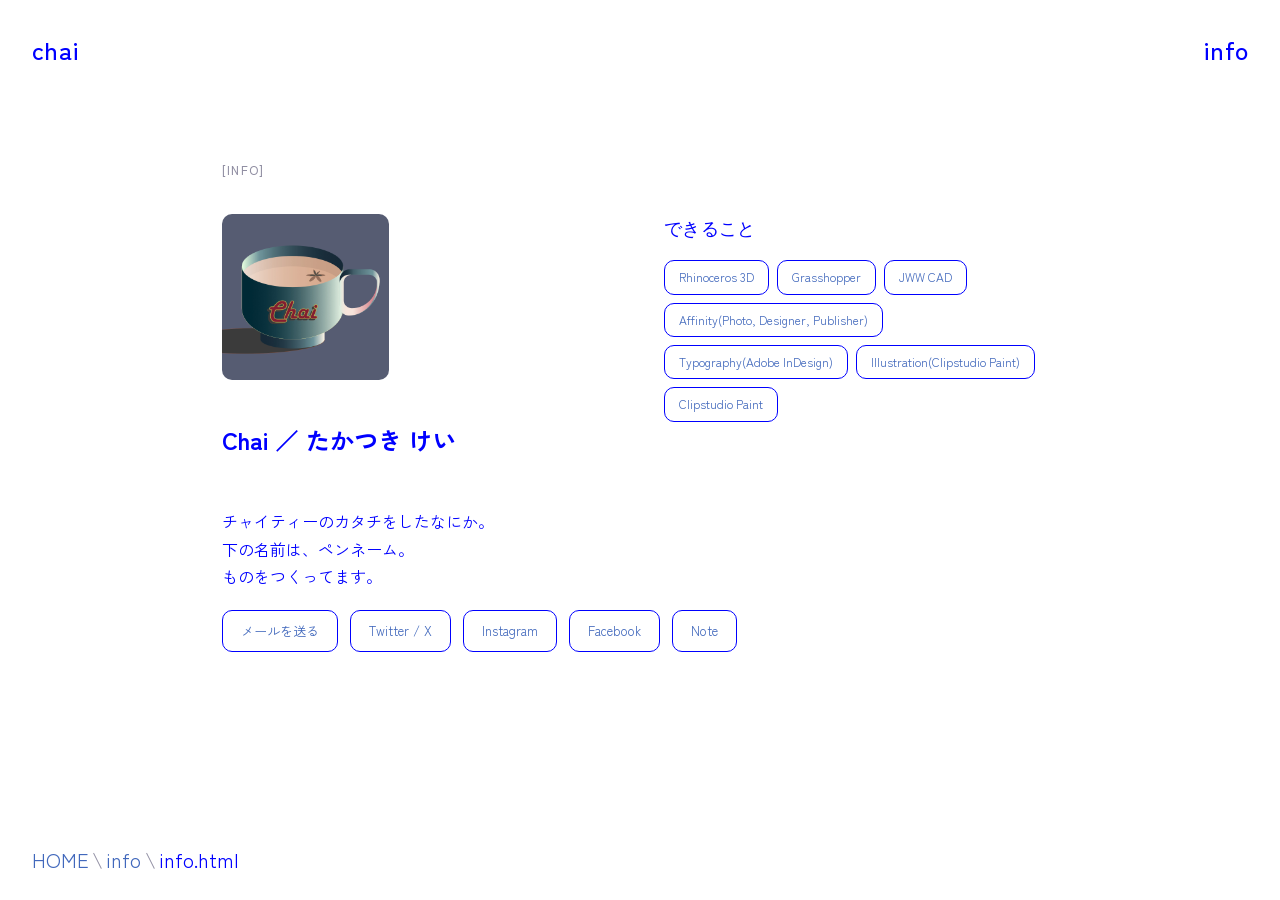
==== info/info.html @ f2554126 "Restructure site layout and consolidate assets Merge about/contact into info page, centralize CSS/JS" ====
<!DOCTYPE html>
<html lang="ja">
<head>
  <meta charset="UTF-8" />
  <meta name="viewport" content="width=device-width, initial-scale=1.0" />
  <title>Chai</title>
  <link rel="preconnect" href="https://fonts.googleapis.com" />
  <link rel="preconnect" href="https://fonts.gstatic.com" crossorigin />
  <link href="https://fonts.googleapis.com/css2?family=Zen+Kaku+Gothic+New:wght@300;400&display=swap" rel="stylesheet"> 
  <link rel="stylesheet" href="../assets/css/style.css" />
  <script src="../assets/js/script.js" defer></script>
</head>
<body>

  <!-- ========== navigation ========== -->
  <header class="nav">
    <a href="../index.html" class="nav-logo">chai</a>
    <nav class="nav-links">
      <a href="info.html">info</a>
    </nav>
  </header>

  <!-- ========== info ========== -->
  <section class="section js-reveal" id="Info">
    <div class="section-header">
      <span class="section-label">[Info]</span>
    </div>
    <div class="about-grid">
      <div class="about-col">
        <img
          src="../assets/img/Chai_TeaPot_LOGO_rec.jpg"
          alt="Chai Teapot"
          class="about-image"
          width="300"
          height="300"
        />
        <p class="about-text">
         <h2> Chai ／ たかつき けい</h2><br>
         チャイティーのカタチをしたなにか。<br>
         下の名前は、ペンネーム。<br>
         ものをつくってます。
        </p>
      </div>
      <div class="about-skills">
        <h2 class="about-subheading">できること</h2>
        <ul class="skills-list">
        <li>Rhinoceros 3D</li>
        <li>Grasshopper</li>
        <li>JWW CAD</li>
        <li>Affinity(Photo, Designer, Publisher)</li>
        <li>Typography(Adobe InDesign)</li>
        <li>Illustration(Clipstudio Paint)</li>
        <li>Clipstudio Paint</li>
        </ul>
      </div>
    </div>
  
    <div class="contact-row">
      <a href="mailto:keroprince0004@email.com" class="contact-link">メールを送る</a>
      <a href="https://x.com/JunktheJaded_jp" class="contact-link" target="_blank" rel="noopener noreferrer">Twitter / X</a>
      <a href="https://www.instagram.com/chai_tea_pot3301/?hl=ja" class="contact-link" target="_blank" rel="noopener noreferrer">Instagram</a>
      <a href="https://www.facebook.com/keisuke.yamaguchi.5667/" class="contact-link" target="_blank" rel="noopener noreferrer">Facebook</a>
      <a href="https://note.com/quayysc0004" class="contact-link" target="_blank" rel="noopener noreferrer">Note</a>
    </div>
    
  </section>

  <!-- ========== フッター ========== -->
  <footer class="footer">
  
  </footer>

</body>
</html>
---- assets/css/style.css ----
/* =============================================
   CHAI — style.css
   変数を書き換えるだけでデザインをカスタマイズできます
   ============================================= */

/* -----------------------------------------------
   1. カスタマイズ変数
   ここだけ編集すればOKです！
----------------------------------------------- */
:root {
    /* --- フォント（sans-serif）---
       英数字 → DM Sans / 全角日本語 → Noto Sans JP（文字ごとに自動切替） */
    --font-display: 'DM Sans', 'Noto Sans JP', system-ui, sans-serif;
    --font-body: 'Helvetica Neue', 'Zen Kaku Gothic New', sans-serif;  
    
    /* --- カラーパレット（ここを自由に変えてください） --- */
    --color-bg:          #ffffff;   /* ページ背景色 */
    --color-nav-bg:      rgba(255,255,255,0.5);   /* 固定ヘッダー背景色 */
    --color-footer-bg:   rgba(255, 255, 255, 0.65);   /* フッター背景色（準透明） */
    --color-surface:     #ffffff;   /* カード背景色 */
    --color-border:      #0000ff;   /* ボーダー色 */
  
    --color-text-primary:   #0000ff;  /* メインテキスト */
    --color-text-secondary: #4168bc;  /* サブテキスト */
    --color-text-muted:     #918fa3;  /* 控えめなテキスト */
  
    --color-accent:      #2A2A28;   /* アクセントカラー（ボタン・リンクなど） */
    --color-accent-hover:#444440;   /* アクセントカラー（ホバー時） */
  
    /* サムネイルのカラー（作品ごとに変えられます） */
    --color-thumb-1:     #D9E8D9;   /* 作品1の背景色 */
    --color-thumb-2:     #E8D9E8;   /* 作品2の背景色 */
    --color-thumb-3:     #D9DDE8;   /* 作品3の背景色 */
  
    /* --- レイアウト --- */
    --max-width:   900px;   /* コンテンツ最大幅 */
    --side-padding: 2rem;   /* 左右の余白 */
    --footer-height: calc(var(--footer-bar-padding) * 2 + 2.5rem); /* 固定フッター分の下余白 */
    --nav-bar-padding: 1.75rem; /* ヘッダー上下の厚さ */
    --footer-bar-padding: 1.25rem; /* フッター上下の厚さ */
    --footer-blur: 3px;
    --nav-height: calc(var(--nav-bar-padding) * 2 + 1.75rem); /* ヘッダー高さ（JSで上書き） */
  
    /* --- 角丸 --- */
    --radius-sm:  6px;
    --radius-md:  10px;
    --radius-lg:  16px;
  
    /* --- アニメーション --- */
    --transition: 0.4s ease;
    
  }
  
  /* -----------------------------------------------
     2. リセット & ベース
  ----------------------------------------------- */
  *, *::before, *::after { box-sizing: border-box; margin: 0; padding: 0; }
  html { scroll-behavior: smooth; }
  
  body {
    font-family: var(--font-body);
    background-color: var(--color-bg);

    padding-bottom: var(--footer-height);
    color: var(--color-text-primary);
    font-size: 16px;
    line-height: 1.7;
    -webkit-font-smoothing: antialiased;
  }
  
  a { color: inherit; text-decoration: none; }
  ul { list-style: none; }
  img { max-width: 100%; display: block; }
  
  /* -----------------------------------------------
     3. ナビゲーション
  ----------------------------------------------- */
  .nav {
    position: sticky;
    top: 0;
    z-index: 100;
    display: flex;
    justify-content: space-between;
    align-items: center;
    width: 100%;
    padding: var(--nav-bar-padding) max(var(--side-padding), calc((100% - var(--max-width)) / 2));
    background-color: var(--color-nav-bg);
    transition: box-shadow var(--transition);
  }

  .nav--scrolled {
    box-shadow: 0 4px 20px rgba(26, 26, 24, 0.06);
  }
  
  .nav-logo {
    display: inline-flex;
    align-items: center;
    gap: 0.5rem;
    font-size: 25px;
    font-weight: 500;
    letter-spacing: 0.01em;
  }

  .nav-logo-img {
    width: 28px;
    height: 28px;
    flex-shrink: 0;
    border-radius: 50%;
    object-fit: cover;
    background-color: var(--color-border);
  }
  
  .nav-links {
    display: flex;
    gap: 3rem;
  }

  .nav-links a {
    font-size: 25px;
    font-weight: 500;
    letter-spacing: 0.01em;
    color: inherit;
    transition: color var(--transition);
  }
  
  .nav-links a:hover {
    color: var(--color-text-primary);
  }

  @media (min-width: 641px) {
    .nav,
    .footer {
      padding-left: var(--side-padding);
      padding-right: var(--side-padding);
    }

    .footer {
      justify-content: flex-start;
    }

    .footer-path {
      flex: 0 1 auto;
      margin-left: 0;
    }

    .footer__content {
      justify-content: flex-start;
      gap: 2rem;
      margin-left: 2rem;
    }
  }
  
  /* -----------------------------------------------
     5. ボタン
  ----------------------------------------------- */
  .btn {
    display: inline-block;
    font-size: 13px;
    font-weight: 500;
    color: var(--color-accent);
    border: 1px solid var(--color-border);
    border-radius: var(--radius-md);
    padding: 10px 22px;
    transition: background-color var(--transition), border-color var(--transition);
  }
  
  .btn:hover {
    background-color: var(--color-surface);
    border-color: var(--color-accent);
  }
  
  /* -----------------------------------------------
     6. セクション共通
  ----------------------------------------------- */
  .section {
    max-width: var(--max-width);
    margin: 0 auto;
    padding: 3.5rem var(--side-padding);
    border-top: none;
  }

  .section--no-border {
    max-width: none;
    margin: 0;
    padding-left: var(--side-padding);
    padding-right: var(--side-padding);
  }
  
  .section-header {
    margin-bottom: 2rem;
  }
  
  .section-label {
    font-size: 12px;
    font-weight: 500;
    letter-spacing: 0.1em;
    text-transform: uppercase;
    color: var(--color-text-muted);
  }
  
  /* -----------------------------------------------
     7. 作品リスト（エクスプローラー風）
  ----------------------------------------------- */
  .works-list {
    display: flex;
    flex-direction: column;
    width: 60%;
    max-width: 100%;
    margin: 0;
    text-align: left;
    border-top: 1px solid var(--color-border);
  }

  .works-list__header,
  .works-list__row {
    display: grid;
    grid-template-columns: minmax(0, 1.2fr) minmax(0, 1fr) 3.5rem minmax(0, 1.4fr);
    gap: 0.75rem;
    align-items: baseline;
    justify-items: start;
    padding: 0.7rem 0;
    border-bottom: 1px solid var(--color-border);
    text-align: left;
  }

  .works-list__header {
    font-size: 12px;
    letter-spacing: 0.06em;
    text-transform: uppercase;
    color: var(--color-text-muted);
  }

  .works-list__row {
    color: var(--color-text-secondary);
    font-size: 14px;
    line-height: 1.4;
    transition: color var(--transition), background-color var(--transition);
  }

  .works-list__row:hover {
    color: var(--color-text-primary);
    background-color: rgba(0, 0, 255, 0.03);
  }

  .works-list__col {
    min-width: 0;
    overflow: hidden;
    text-overflow: ellipsis;
    white-space: nowrap;
  }

  .works-list__col--file {
    font-family: ui-monospace, 'Cascadia Code', 'Segoe UI Mono', Consolas, monospace;
    color: var(--color-text-primary);
  }

  .works-list__col--year {
    font-variant-numeric: tabular-nums;
  }

  .work-card {
    cursor: pointer;
  }
  
  /* -----------------------------------------------
     8. About セクション
  ----------------------------------------------- */
  .about-grid {
    display: grid;
    grid-template-columns: 1fr 1fr;
    gap: 3rem;
    align-items: start;
  }

  .about-col {
    display: flex;
    flex-direction: column;
    gap: 1.25rem;
  }

  .about-image {
    width: 125pt;
    height: auto;
    display: block;
    border-radius: var(--radius-md);
    object-fit: cover;
  }
  
  .about-text {
    font-size: 15px;
    color: var(--color-text-secondary);
    line-height: 1.85;
  }

  .about-skills {
    display: flex;
    flex-direction: column;
    gap: 1rem;
  }

  .about-subheading {
    font-family: var(--font-display);
    font-size: 18px;
    font-weight: 500;
    color: var(--color-text-primary);
    letter-spacing: 0.02em;
  }
  
  .skills-list {
    display: flex;
    flex-wrap: wrap;
    gap: 8px;
  }
  
  .skills-list li {
    font-size: 12px;
    color: var(--color-text-secondary);
    background: var(--color-surface);
    border: 1px solid var(--color-border);
    border-radius: var(--radius-md);
    padding: 6px 14px;
  }
  
  /* -----------------------------------------------
     9. Contact セクション
  ----------------------------------------------- */
  .contact-row {
    display: flex;
    flex-wrap: wrap;
    gap: 0.75rem;
  }
  
  .contact-link {
    font-size: 13px;
    color: var(--color-text-secondary);
    border: 1px solid var(--color-border);
    border-radius: var(--radius-md);
    padding: 9px 18px;
    transition: color var(--transition), border-color var(--transition), background var(--transition);
  }
  
  .contact-link:hover {
    color: var(--color-text-primary);
    border-color: var(--color-accent);
    background: var(--color-surface);
  }
  
  /* -----------------------------------------------
     10. フッター
  ----------------------------------------------- */
  .footer {
    position: fixed;
    bottom: 0;
    left: 0;
    right: 0;
    z-index: 100;
    display: flex;
    justify-content: flex-start;
    align-items: center;
    gap: 0;
    width: 100%;
    min-height: var(--footer-height);
    padding: var(--footer-bar-padding) var(--side-padding);
    background-color: var(--color-footer-bg);
    -webkit-backdrop-filter: blur(var(--footer-blur));
    backdrop-filter: blur(var(--footer-blur));
    font-size: 13px;
    color: var(--color-text-muted);
  }

  .footer-path {
    flex: 0 1 auto;
    min-width: 0;
    margin: 0;
    display: flex;
    justify-content: flex-start;
    align-items: center;
    flex-wrap: nowrap;
    overflow: hidden;
    font-size: 20px;
    line-height: 1.4;
    text-align: left;
  }

  .footer-path a {
    color: var(--color-text-secondary);
    white-space: nowrap;
    transition: color var(--transition);
  }

  .footer-path a:hover {
    color: var(--color-text-primary);
  }

  .footer-path__sep {
    flex-shrink: 0;
    margin: 0 0.2rem;
    color: var(--color-text-muted);
  }

  .footer-path__current {
    color: var(--color-text-primary);
    white-space: nowrap;
    overflow: hidden;
    text-overflow: ellipsis;
  }

  .footer__content {
    display: flex;
    justify-content: space-between;
    align-items: center;
    flex: 0 0 auto;
    gap: 1.25rem;
    margin-left: 1.25rem;
    min-width: 0;
  }
  
  /* -----------------------------------------------
     11. 記事ページ（便箋青屋など）
  ----------------------------------------------- */
  .article {
    max-width: var(--max-width);
    margin: 0 auto;
    padding: 3rem var(--side-padding) 4rem;
  }

  .article-back {
    margin-bottom: 2rem;
    font-size: 14px;
  }

  .article-back a {
    color: var(--color-text-secondary);
    transition: color var(--transition);
  }

  .article-back a:hover {
    color: var(--color-text-primary);
  }

  .article-header {
    margin-bottom: 2rem;
  }

  .article-label {
    font-size: 12px;
    font-weight: 500;
    letter-spacing: 0.1em;
    text-transform: uppercase;
    color: var(--color-text-muted);
    margin-bottom: 0.75rem;
  }

  .article-title {
    font-family: var(--font-display);
    font-size: clamp(32px, 5vw, 48px);
    font-weight: 400;
    line-height: 1.2;
    margin-bottom: 0.5rem;
  }

  .article-meta {
    font-size: 14px;
    color: var(--color-text-muted);
  }

  .article-lead {
    font-size: 18px;
    color: var(--color-text-secondary);
    line-height: 1.85;
    margin-bottom: 2.5rem;
    padding-bottom: 2.5rem;
    border-bottom: 1px solid var(--color-border);
  }

  .article-section {
    margin-bottom: 2.5rem;
  }

  .article-heading {
    font-family: var(--font-display);
    font-size: 22px;
    font-weight: 400;
    margin-bottom: 1rem;
  }

  .article-text {
    font-size: 15px;
    color: var(--color-text-secondary);
    line-height: 1.9;
    margin-bottom: 1rem;
  }

  .article-list {
    list-style: disc;
    padding-left: 1.25rem;
    font-size: 15px;
    color: var(--color-text-secondary);
    line-height: 1.9;
  }

  .article-list li + li {
    margin-top: 0.35rem;
  }

  .article .btn {
    margin-top: 0.5rem;
  }

  .article-hero {
    margin-bottom: 5rem;
  }

  .article-hero img {
    width: 100%;
    height: auto;
    border: 1px solid var(--color-border);
    border-radius: var(--radius-sm);
  }

  .article-gallery {
    display: grid;
    grid-template-columns: repeat(2, 1fr);
    gap: 1rem;
  }

  .article-gallery-item {
    margin: 0;
    aspect-ratio: 4 / 3;
    border: 1px solid var(--color-border);
    overflow: hidden;
    background-color: #f4f4ff;
  }

  .article-gallery-item img {
    width: 100%;
    height: 100%;
    object-fit: cover;
    cursor: zoom-in;
  }

  @media (max-width: 540px) {
    .article-gallery {
      grid-template-columns: 1fr;
    }
  }

  /* -----------------------------------------------
     記事ページ：左右分割（PC）& 2列スクロールギャラリー
  ----------------------------------------------- */
  @media (min-width: 901px) {
    body.is-article-split {
      overflow: hidden;
      padding-bottom: 0;
    }

    .article--split {
      max-width: none;
      margin: 0;
      padding: 0;
      height: calc(100vh - var(--footer-height));
    }

    .article-layout {
      display: block;
      position: relative;
      height: 100%;
    }

    .article-layout__visual {
      position: fixed;
      top: var(--nav-height);
      left: 0;
      z-index: 1;
      display: block;
      width: calc(50% - 0.5px);
      height: calc(100vh - var(--footer-height) - var(--nav-height));
      padding: 1.25rem var(--side-padding);
      overflow-y: auto;
      overscroll-behavior: contain;
      -webkit-overflow-scrolling: touch;
    }

    .article-layout__divider {
      position: fixed;
      top: var(--nav-height);
      left: calc(50% - 0.5px);
      z-index: 2;
      width: 1px;
      height: calc(100vh - var(--footer-height) - var(--nav-height));
      background: var(--color-border);
    }

    .article-layout__body {
      position: fixed;
      top: var(--nav-height);
      right: 0;
      z-index: 1;
      width: calc(50% - 0.5px);
      height: calc(100vh - var(--footer-height) - var(--nav-height));
      padding: 3rem var(--side-padding) 4rem;
      overflow-y: auto;
      overscroll-behavior: contain;
      -webkit-overflow-scrolling: touch;
    }

    .article-gallery--scroll {
      display: grid;
      grid-template-columns: repeat(2, minmax(0, 1fr));
      gap: 0.75rem;
      align-content: start;
      width: 100%;
    }

    .article-gallery--scroll .article-gallery-item {
      aspect-ratio: 4 / 3;
    }
  }

  @media (max-width: 900px) {
    .article-layout {
      display: flex;
      flex-direction: column;
    }

    .article-layout__divider {
      display: none;
    }

    .article-layout__visual {
      order: 2;
      padding: 0 0 2rem;
    }

    .article-layout__body {
      order: 1;
    }

    .article-gallery--scroll {
      grid-template-columns: repeat(2, minmax(0, 1fr));
    }
  }

  /* -----------------------------------------------
     ライトボックス（画像拡大表示）
  ----------------------------------------------- */
  .lightbox {
    position: fixed;
    inset: 0;
    z-index: 1000;
    display: flex;
    align-items: center;
    justify-content: center;
    padding: 3.5rem 1.25rem 1.25rem;
  }

  .lightbox[hidden] {
    display: none;
  }

  .lightbox__overlay {
    position: absolute;
    inset: 0;
    background: rgba(255, 255, 255, 0.92);
    cursor: zoom-out;
  }

  .lightbox__close {
    position: absolute;
    top: 1rem;
    right: 1rem;
    z-index: 2;
    width: 2.75rem;
    height: 2.75rem;
    border: 1px solid var(--color-border);
    border-radius: 0;
    background: var(--color-bg);
    color: var(--color-text-primary);
    font-size: 1.75rem;
    line-height: 1;
    cursor: pointer;
    transition: background var(--transition), color var(--transition);
  }

  .lightbox__close:hover {
    background: var(--color-text-primary);
    color: var(--color-bg);
  }

  .lightbox__nav {
    position: absolute;
    top: 50%;
    z-index: 2;
    width: 2.75rem;
    height: 2.75rem;
    border: 1px solid var(--color-border);
    border-radius: 0;
    background: var(--color-bg);
    color: var(--color-text-primary);
    font-size: 1.5rem;
    line-height: 1;
    cursor: pointer;
    transform: translateY(-50%);
    transition: background var(--transition), color var(--transition);
  }

  .lightbox__nav:hover {
    background: var(--color-text-primary);
    color: var(--color-bg);
  }

  .lightbox__nav--prev {
    left: 1rem;
  }

  .lightbox__nav--next {
    right: 1rem;
  }

  .lightbox__nav[hidden] {
    display: none;
  }

  @media (max-width: 540px) {
    .lightbox {
      padding: 3.5rem 0.75rem 0.75rem;
    }

    .lightbox__nav {
      width: 2.25rem;
      height: 2.25rem;
      font-size: 1.25rem;
    }

    .lightbox__nav--prev {
      left: 0.5rem;
    }

    .lightbox__nav--next {
      right: 0.5rem;
    }

    .lightbox__close {
      top: 0.5rem;
      right: 0.5rem;
    }
  }

  .lightbox__figure {
    position: relative;
    z-index: 1;
    max-width: min(100%, 1100px);
    max-height: 100%;
    margin: 0;
  }

  .lightbox__image {
    display: block;
    max-width: 100%;
    max-height: calc(100vh - 5rem);
    width: auto;
    height: auto;
    margin: 0 auto;
    border: 1px solid var(--color-border);
    object-fit: contain;
    cursor: default;
  }

  body.is-lightbox-open {
    overflow: hidden;
  }

  /* -----------------------------------------------
     12. JS アニメーション（script.js）
  ----------------------------------------------- */
  /* script.js 読み込み後（html.js-enabled）だけ非表示 → 表示アニメ */
  html.js-enabled .js-reveal {
    opacity: 0;
    transform: translateY(28px);
    transition:
      opacity 0.7s ease,
      transform 0.7s ease;
  }

  html.js-enabled .js-reveal.is-visible {
    opacity: 1;
    transform: translateY(0);
  }

  .hero .js-reveal.is-visible:nth-of-type(1) { transition-delay: 0s; }
  .hero .js-reveal.is-visible:nth-of-type(2) { transition-delay: 0.05s; }
  .hero .js-reveal.is-visible:nth-of-type(3) { transition-delay: 0.1s; }
  .hero .js-reveal.is-visible:nth-of-type(4) { transition-delay: 0.15s; }
  .hero .js-reveal.is-visible:nth-of-type(5) { transition-delay: 0.2s; }

  .work-card.js-reveal {
    transition-delay: 0s;
  }

  .works-list .work-card:nth-of-type(2).js-reveal.is-visible {
    transition-delay: 0.04s;
  }

  .works-list .work-card:nth-of-type(3).js-reveal.is-visible {
    transition-delay: 0.08s;
  }

  .works-list .work-card:nth-of-type(4).js-reveal.is-visible {
    transition-delay: 0.12s;
  }

  @media (prefers-reduced-motion: reduce) {
    html.js-enabled .js-reveal {
      opacity: 1;
      transform: none;
      transition: none;
    }

    .hero-logo--float {
      animation: none;
    }

  }

  /* -----------------------------------------------
     12. レスポンシブ（スマートフォン対応）
  ----------------------------------------------- */
  @media (max-width: 640px) {
    :root {
      --side-padding: 1.25rem;
      --footer-height: 5.5rem;
    }
  
    .nav-links { gap: 1.25rem; }
  
    .hero { padding-top: 3rem; }
  
    .about-grid {
      grid-template-columns: 1fr;
      gap: 1.5rem;
    }
  
    .works-list {
      width: 100%;
    }

    .works-list__header,
    .works-list__row {
      grid-template-columns: 1fr;
      gap: 0.2rem;
      padding: 0.85rem 0;
    }

    .works-list__header {
      display: none;
    }

    .works-list__col {
      white-space: normal;
    }

    .works-list__col--file {
      font-size: 12px;
    }

    .works-list__col--title {
      font-size: 15px;
      color: var(--color-text-primary);
    }

    .works-list__col--year,
    .works-list__col--material {
      font-size: 13px;
    }
  
    .footer__content {
      flex-direction: column;
      align-items: flex-start;
      gap: 4px;
    }

    .footer-path {
      display: flex;
      margin-left: 0;
    }
  }
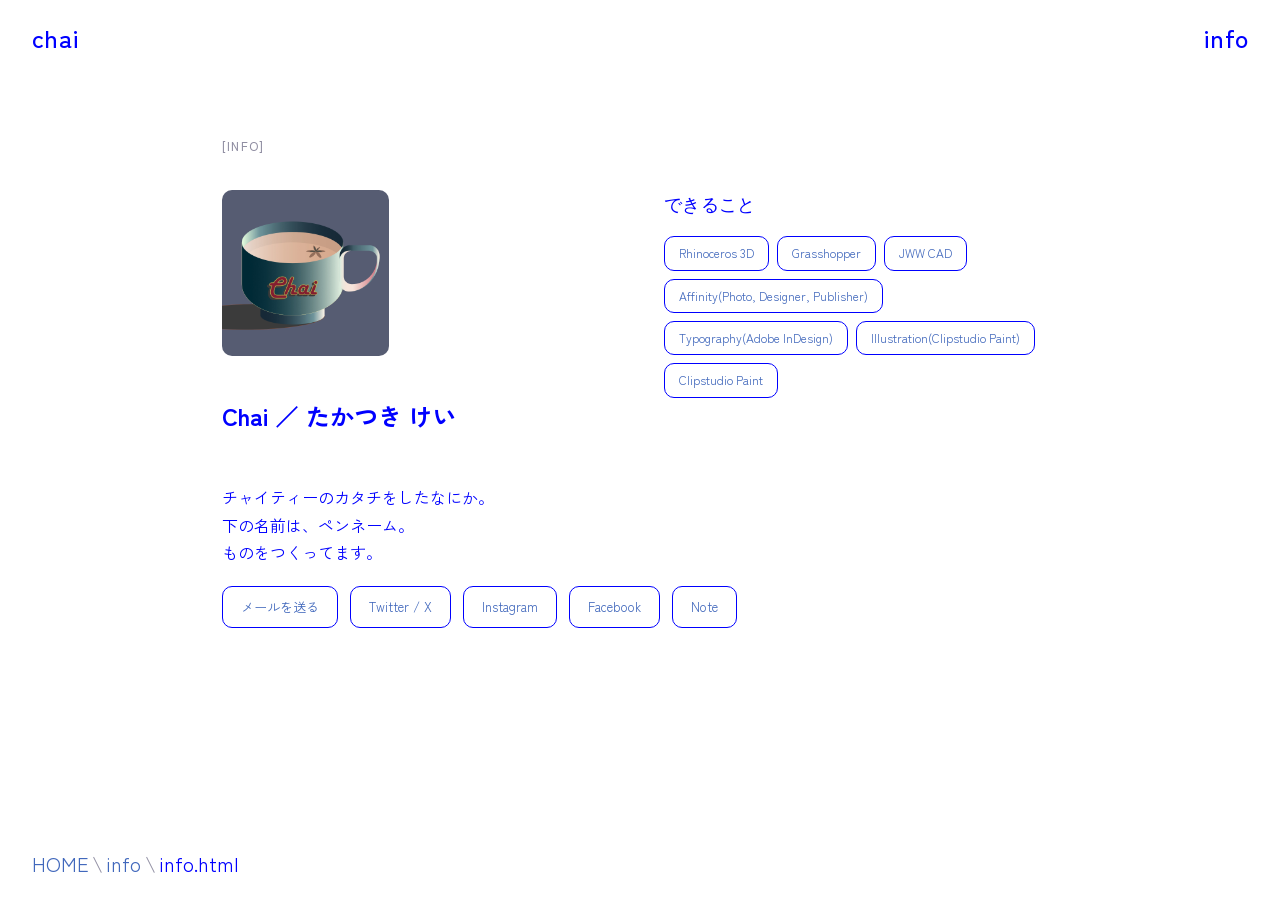
==== commit 60f10f87: "gi" ====
--- a/info/info.html
+++ b/info/info.html
@@ -3,6 +3,13 @@
 <head>
   <meta charset="UTF-8" />
   <meta name="viewport" content="width=device-width, initial-scale=1.0" />
+  <link rel="icon" href="../favicon.ico" sizes="any" />
+  <link rel="icon" type="image/png" sizes="32x32" href="../assets/img/favicon-32.png" />
+  <link rel="apple-touch-icon" href="../apple-touch-icon.png" />
+  <meta property="og:image" content="https://chai3301.github.io/302_Homepage/assets/img/og-image.jpg" />
+  <meta property="og:type" content="website" />
+  <meta name="twitter:card" content="summary_large_image" />
+  <meta name="twitter:image" content="https://chai3301.github.io/302_Homepage/assets/img/og-image.jpg" />
   <title>Chai</title>
   <link rel="preconnect" href="https://fonts.googleapis.com" />
   <link rel="preconnect" href="https://fonts.gstatic.com" crossorigin />
--- a/assets/css/style.css
+++ b/assets/css/style.css
@@ -28,16 +28,14 @@
     --color-accent-hover:#444440;   /* アクセントカラー（ホバー時） */
   
     /* サムネイルのカラー（作品ごとに変えられます） */
-    --color-thumb-1:     #D9E8D9;   /* 作品1の背景色 */
-    --color-thumb-2:     #E8D9E8;   /* 作品2の背景色 */
-    --color-thumb-3:     #D9DDE8;   /* 作品3の背景色 */
+    --color-thumb-1:     #ff65fc;   /* 作品1の背景色 */
   
     /* --- レイアウト --- */
     --max-width:   900px;   /* コンテンツ最大幅 */
     --side-padding: 2rem;   /* 左右の余白 */
     --footer-height: calc(var(--footer-bar-padding) * 2 + 2.5rem); /* 固定フッター分の下余白 */
-    --nav-bar-padding: 1.75rem; /* ヘッダー上下の厚さ */
-    --footer-bar-padding: 1.25rem; /* フッター上下の厚さ */
+    --nav-bar-padding: 1rem; /* ヘッダー上下の厚さ */
+    --footer-bar-padding: 1rem; /* フッター上下の厚さ */
     --footer-blur: 3px;
     --nav-height: calc(var(--nav-bar-padding) * 2 + 1.75rem); /* ヘッダー高さ（JSで上書き） */
   
@@ -85,6 +83,8 @@
     width: 100%;
     padding: var(--nav-bar-padding) max(var(--side-padding), calc((100% - var(--max-width)) / 2));
     background-color: var(--color-nav-bg);
+    -webkit-backdrop-filter: blur(var(--footer-blur));
+    backdrop-filter: blur(var(--footer-blur));
     transition: box-shadow var(--transition);
   }
 
@@ -99,6 +99,11 @@
     font-size: 25px;
     font-weight: 500;
     letter-spacing: 0.01em;
+    transition: color var(--transition);
+  }
+
+  .nav-logo:hover {
+    color: #ff65fc;
   }
 
   .nav-logo-img {
@@ -124,7 +129,7 @@
   }
   
   .nav-links a:hover {
-    color: var(--color-text-primary);
+    color: #ff65fc;
   }
 
   @media (min-width: 641px) {
@@ -228,6 +233,43 @@
     letter-spacing: 0.06em;
     text-transform: uppercase;
     color: var(--color-text-muted);
+  }
+
+  .works-list__sort {
+    min-width: 0;
+    padding: 0;
+    border: 0;
+    background: none;
+    font: inherit;
+    letter-spacing: inherit;
+    text-transform: inherit;
+    color: inherit;
+    text-align: left;
+    cursor: pointer;
+    transition: color var(--transition);
+  }
+
+  .works-list__sort:hover {
+    color: var(--color-text-primary);
+  }
+
+  .works-list__sort.is-active {
+    color: var(--color-text-primary);
+  }
+
+  .works-list__sort.is-active::after {
+    margin-left: 0.25rem;
+    font-size: 10px;
+    letter-spacing: 0;
+    text-transform: none;
+  }
+
+  .works-list__sort.is-active[aria-sort='ascending']::after {
+    content: '↑';
+  }
+
+  .works-list__sort.is-active[aria-sort='descending']::after {
+    content: '↓';
   }
 
   .works-list__row {
@@ -389,7 +431,7 @@
   }
 
   .footer-path a:hover {
-    color: var(--color-text-primary);
+    color: #fe64f4;
   }
 
   .footer-path__sep {
@@ -464,6 +506,48 @@
     color: var(--color-text-muted);
   }
 
+  .article-header__main {
+    display: flex;
+    flex-direction: column;
+    gap: 0.35rem;
+  }
+
+  .article-header__row {
+    display: flex;
+    justify-content: space-between;
+    align-items: baseline;
+    gap: 2rem;
+  }
+
+  .article-header__row .article-submeta {
+    text-align: right;
+    flex-shrink: 0;
+  }
+
+  .article-header__main .article-title {
+    margin-bottom: 0;
+  }
+
+  .article-header__main .article-meta,
+  .article-header__main .article-submeta {
+    margin: 0;
+    line-height: 1.7;
+  }
+
+  .article-header__main > .article-label {
+    margin: 0 0 0.5rem;
+  }
+
+  .article-header__row--material {
+    margin-top: 0.75rem;
+  }
+
+  .article-submeta {
+    font-size: 14px;
+    color: var(--color-text-muted);
+    line-height: 1.7;
+  }
+
   .article-lead {
     font-size: 18px;
     color: var(--color-text-secondary);
@@ -554,11 +638,17 @@
       padding-bottom: 0;
     }
 
+    body.is-article-split .nav {
+      position: fixed;
+      left: 0;
+      right: 0;
+    }
+
     .article--split {
       max-width: none;
       margin: 0;
       padding: 0;
-      height: calc(100vh - var(--footer-height));
+      height: 100vh;
     }
 
     .article-layout {
@@ -569,39 +659,65 @@
 
     .article-layout__visual {
       position: fixed;
-      top: var(--nav-height);
+      top: 0;
       left: 0;
       z-index: 1;
       display: block;
-      width: calc(50% - 0.5px);
-      height: calc(100vh - var(--footer-height) - var(--nav-height));
-      padding: 1.25rem var(--side-padding);
+      width: 50%;
+      height: 100vh;
+      padding: calc(var(--nav-height) + 1.25rem) var(--side-padding) var(--footer-height);
       overflow-y: auto;
       overscroll-behavior: contain;
       -webkit-overflow-scrolling: touch;
+      scrollbar-width: none;
+      -ms-overflow-style: none;
+    }
+
+    .article-layout__visual::-webkit-scrollbar {
+      display: none;
     }
 
     .article-layout__divider {
-      position: fixed;
-      top: var(--nav-height);
-      left: calc(50% - 0.5px);
-      z-index: 2;
-      width: 1px;
-      height: calc(100vh - var(--footer-height) - var(--nav-height));
-      background: var(--color-border);
+      display: none;
     }
 
     .article-layout__body {
       position: fixed;
-      top: var(--nav-height);
+      top: 0;
       right: 0;
       z-index: 1;
-      width: calc(50% - 0.5px);
-      height: calc(100vh - var(--footer-height) - var(--nav-height));
-      padding: 3rem var(--side-padding) 4rem;
+      width: 50%;
+      height: 100vh;
+      padding: calc(var(--nav-height) + 1rem) var(--side-padding) calc(var(--footer-height) + 4rem) calc(var(--side-padding) + 3rem);
       overflow-y: auto;
       overscroll-behavior: contain;
       -webkit-overflow-scrolling: touch;
+      scrollbar-width: none;
+      -ms-overflow-style: none;
+    }
+
+    .article-layout__body::-webkit-scrollbar {
+      display: none;
+    }
+
+    body.is-article-split .article-layout__body > .article-header {
+      display: flex;
+      flex-direction: column;
+      min-height: calc(100vh - var(--nav-height) - 1rem - var(--footer-height));
+      margin-bottom: 0;
+      padding-bottom: 0;
+      box-sizing: border-box;
+    }
+
+    body.is-article-split .article-header__main {
+      flex: 1;
+      display: flex;
+      flex-direction: column;
+      justify-content: flex-end;
+    }
+
+    body.is-article-split .article-layout__body > .article-header + .article-section {
+      margin-top: var(--footer-height);
     }
 
     .article-gallery--scroll {
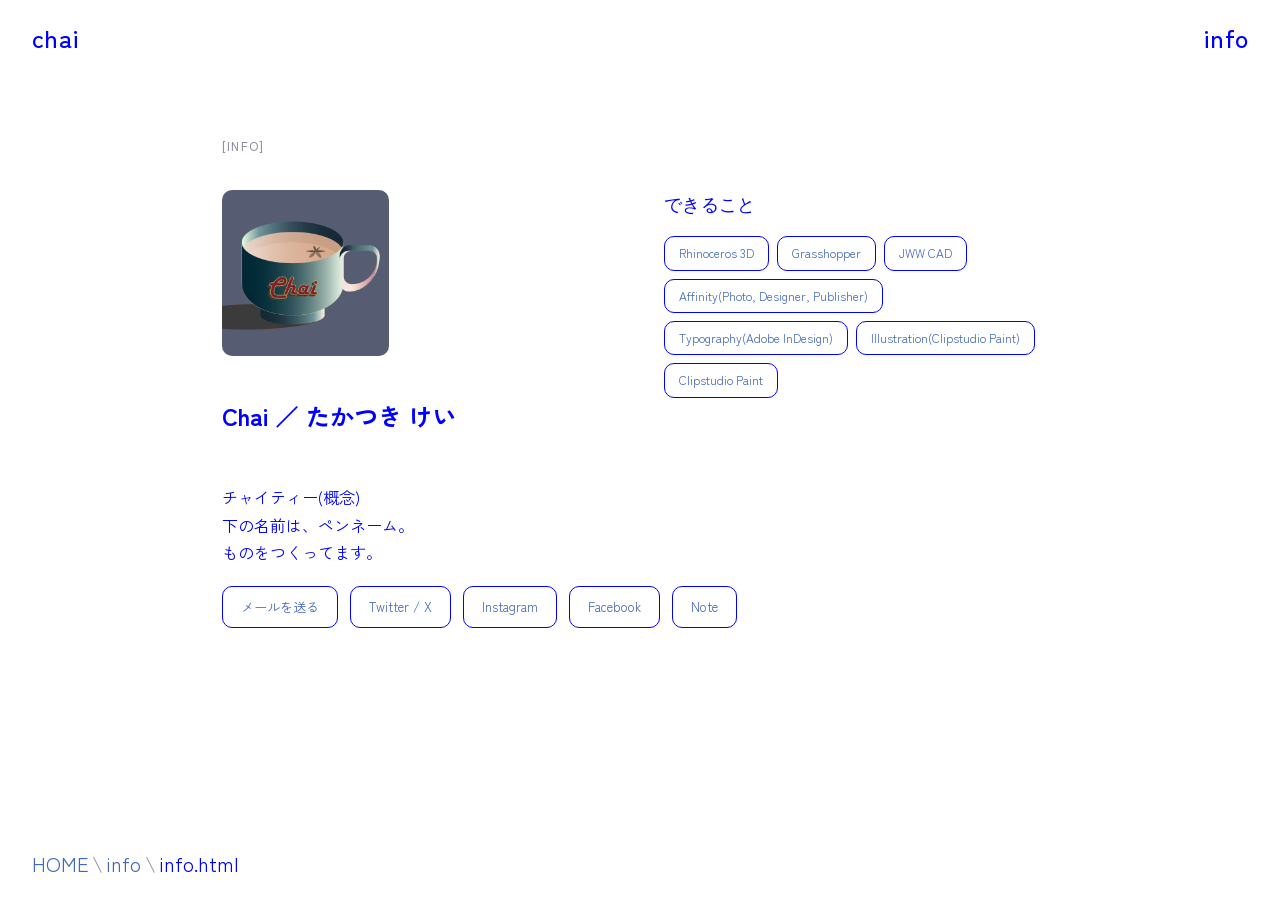
==== commit b733d1f3: "Add washinokasa page and expand ATIA/kamitana galleries with assets Co-authored-by: Cursor <cursorag" ====
--- a/info/info.html
+++ b/info/info.html
@@ -43,7 +43,7 @@
         />
         <p class="about-text">
          <h2> Chai ／ たかつき けい</h2><br>
-         チャイティーのカタチをしたなにか。<br>
+         チャイティー(概念)<br>
          下の名前は、ペンネーム。<br>
          ものをつくってます。
         </p>
